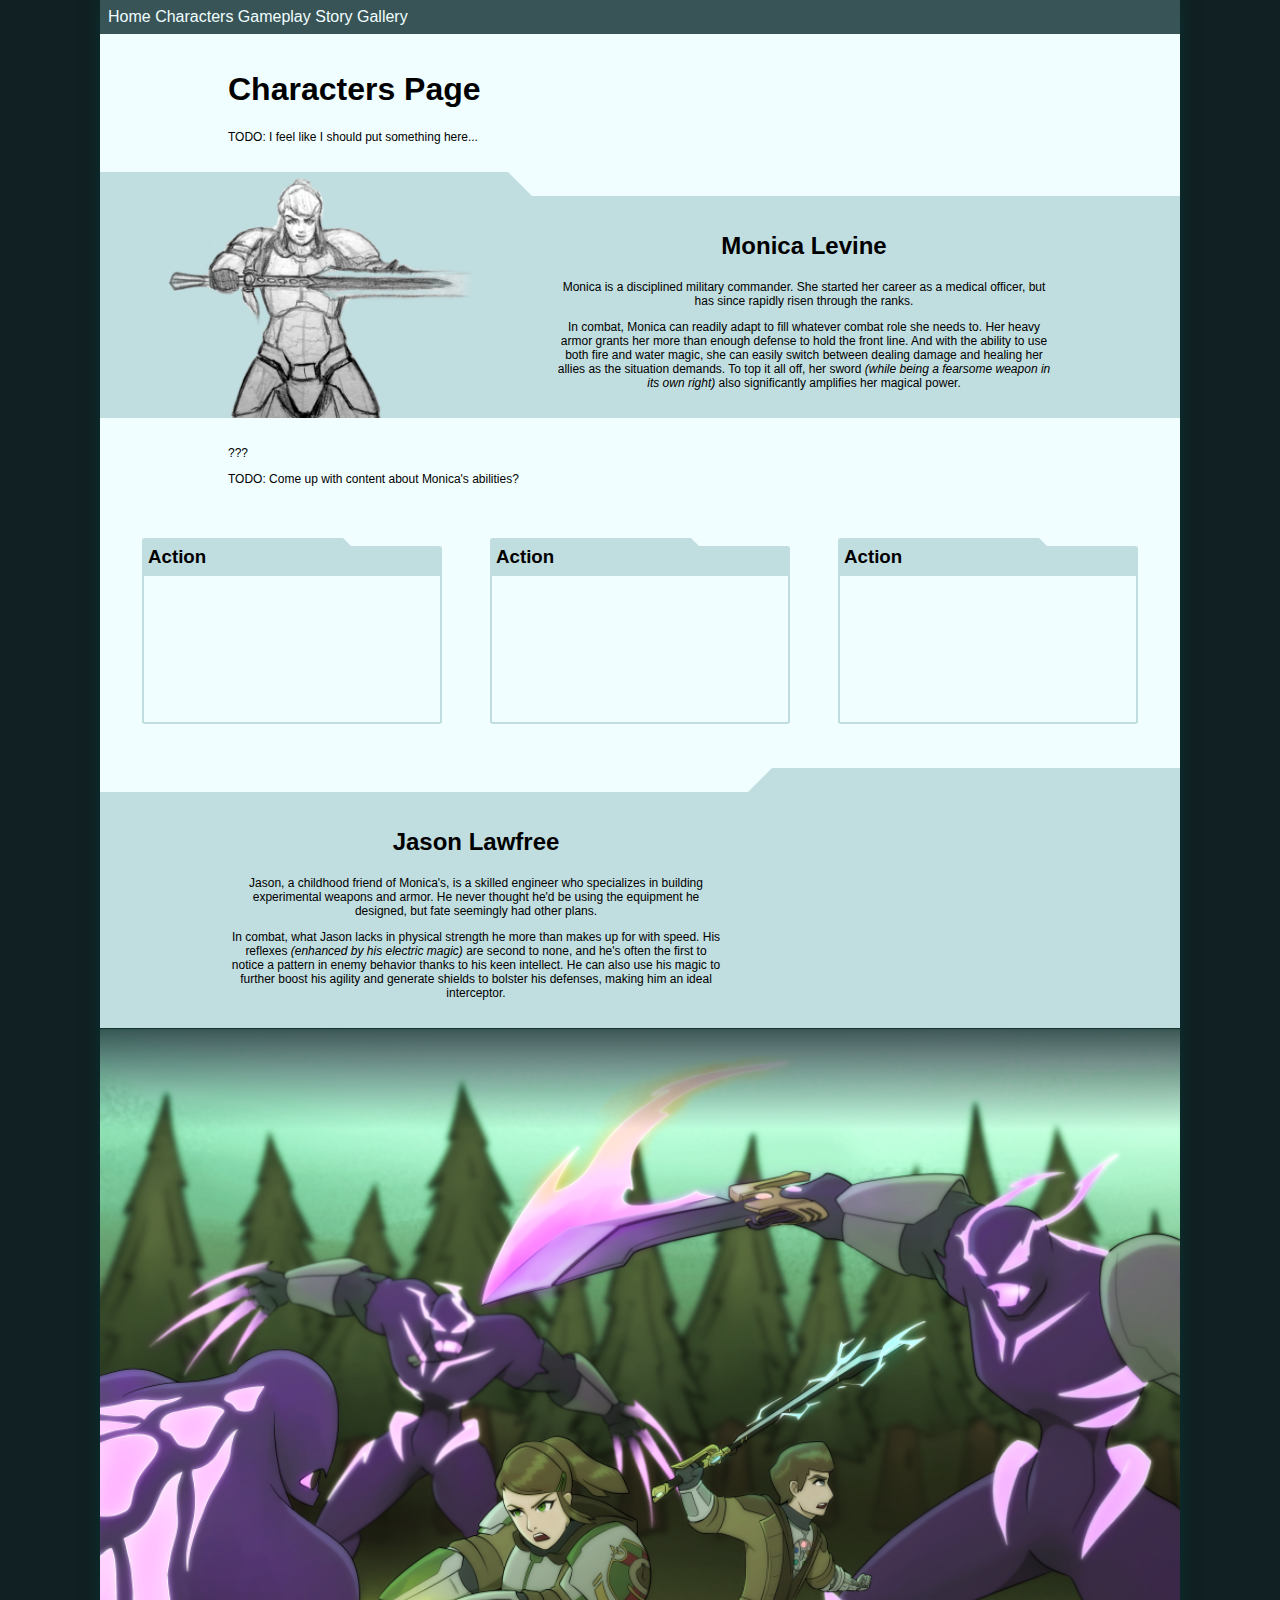
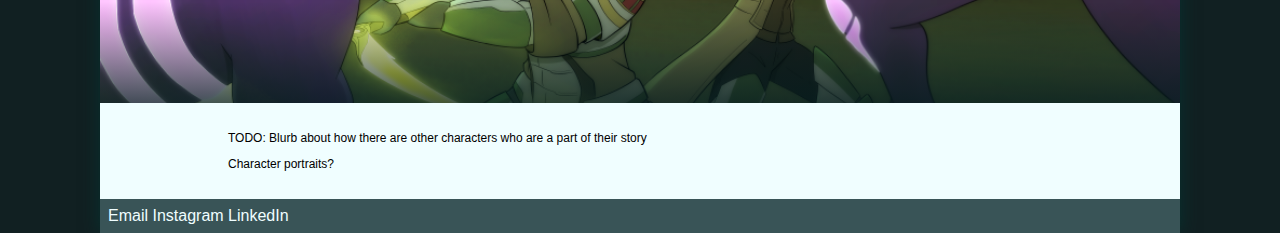
==== static/html/characters.html @ 8b737c59 "Initial Commit" ====
<!DOCTYPE html>
<html>
    <head>
        <title>Immortal Blade</title>

        <meta charset="UFT-8">
        <meta name="viewport" content="width=device-width, initial-scale=1.0">

        <link rel="stylesheet" href="../css/index.css">

        <script src="../js/parallax.js"></script>

    </head>
    <body>
        <header>
            <a href="landing.html">Home</a>
            <a href="characters.html">Characters</a>
            <a href="gameplay.html">Gameplay</a>
            <a href="story.html">Story</a>
            <a href="gallery.html">Gallery</a>
        </header>
        <main id="main-container">
            <div class = "paragraph">  
                <h1>Characters Page</h1>
                <p>TODO: I feel like I should put something here...</p>
            </div>
            <div class="character-bar-container">
                <div class = "tab left"></div>
                <div class = "character-bar">
                    <div class="character-portrait">
                        <img src="../media/images/Monica Sketch.png" />
                    </div>
                    <div class = "paragraph centered left-collapse">
                        <h2>Monica Levine</h2>
                        <p>
                            Monica is a disciplined military commander. She started her career as a medical officer, but has since rapidly risen through the ranks.
                        </p>
                        <p>
                            In combat, Monica can readily adapt to fill whatever combat role she needs to. Her heavy armor grants her more than enough defense to hold the front line. 
                            And with the ability to use both fire and water magic, she can easily switch between dealing damage and healing her allies as the situation demands. To 
                            top it all off, her sword <i>(while being a fearsome weapon in its own right)</i> also significantly amplifies her magical power.
                        </p>
                    </div>
                </div></div>
            <div class = "paragraph">  
                <p>???</p>
                <P>TODO: Come up with content about Monica's abilities?</P>
            </div>
            <div class="action-display-row">
                <div class="action-display">
                    <div class="tab action">
                    </div>
                    <div class="action-header">
                        <h3>Action</h3>
                    </div>
                    <div class="action-content"></div>
                </div>
                <div class="action-display">
                    <div class="tab action">
                    </div>
                    <div class="action-header">
                        <h3>Action</h3>
                    </div>
                    <div class="action-content"></div>
                </div>
                <div class="action-display">
                    <div class="tab action">
                    </div>
                    <div class="action-header">
                        <h3>Action</h3>
                    </div>
                    <div class="action-content"></div>
                </div>
            </div>

            <div class="character-bar-container">
                <div class = "tab right"></div>
                <div class = "character-bar">  
                    <div class = "paragraph centered right-collapse">
                        <h2>Jason Lawfree</h2>
                        <p>
                            Jason, a childhood friend of Monica's, is a skilled engineer who specializes in building experimental weapons and armor. 
                            He never thought he'd be using the equipment he designed, but fate seemingly had other plans.
                        </p>
                        <p>
                            In combat, what Jason lacks in physical strength he more than makes up for with speed. His reflexes <i>(enhanced by his electric magic)</i> 
                            are second to none, and he's often the first to notice a pattern in enemy behavior thanks to his keen intellect. He can also use his magic 
                            to further boost his agility and generate shields to bolster his defenses, making him an ideal interceptor.
                        </p>
                    </div>
                    <div class="character-portrait">
    
                    </div>
                </div></div>
            <div id="parallax-container">
                <div class="inset-gradient">
                    <!--<img id="character-pic" src="../media/images/Jason-Monica-Fades-Adjusted.png" /> -->
                </div>

            </div>
            <div class = "paragraph">  
                <p>TODO: Blurb about how there are other characters who are a part of their story</p>
                <p>Character portraits?</p>
            </div>
        </main>
        <footer>
            <a>Email</a>
            <a>Instagram</a>
            <a>LinkedIn</a>
        </footer>
    </body>
</html>
---- static/css/index.css ----
* {
    font-family: Verdana, Helvetica, Arial, sans-serif;
    box-sizing: border-box;
}
p {
    font-size: 12px;
}
header a, header a:visited, footer a, footer a:visited {
    color: inherit;
    text-decoration: none;
}
header a:hover, footer a:hover {
    text-shadow: 0 0 4px white;
}
html {
    display: flex;
    flex-direction: column;
    align-items: center;
    background-color: rgb(17, 32, 34);
}
body {
    display: flex;
    flex-direction: column;

    margin: 0;
    min-height: 100vh;
    background-color: rgb(240, 254, 255);

    box-shadow: 0 0 16px rgb(7, 49, 47);
}
header {
    margin: 0;
    padding: 8px;
    background-color: rgb(57, 84, 87);
    color: rgb(240, 254, 255);
}
main {
    display: flex;
    flex-direction: column;

    min-height: 100vh;
    width: 100%;

    background-color: inherit;
}
footer {
    margin: 0;
    padding: 8px;

    background-color: rgb(57, 84, 87);
    color: rgb(240, 254, 255);
}
img {
    display: block;
    width: 100%;
    height: auto;
    z-index: 100;
}

.character-bar-container {
    display: flex;
    flex-direction: column;
    overflow: hidden;
}
.character-bar {
    display: flex;
    flex-direction: row;
    align-items: center;

    width: 100%;
    
    background-color: rgb(192, 221, 223);
}
.character-portrait {
    display: flex;
    align-items: center;
    justify-content: center;
    width: 40%;
    height: 0px;

    flex-shrink: 0;
}
.character-bar.paragraph {
    width: 60%;
}

.tab {
    position: relative;
    overflow: hidden;

    width: 40%;
    height: 24px;

    background-color: rgb(192, 221, 223);
}
.tab:after {
    content: "";
    position: absolute;
    right: 0%;
    margin: -17px;
    width: 34px;
    height: 34px;
    transform: rotate(45deg);
    background-color: rgb(240, 254, 255);
}
.tab.left {
    align-self: flex-start;
}
.tab.left:after {
    right: 0%;
}
.tab.right {
    align-self: flex-end;
}
.tab.right:after {
    right: 100%;
}

.inset-gradient {
    position: relative;
    background-image: linear-gradient(rgba(4, 28, 31, 0.75), rgba(0, 0, 0, 0) 15%, rgba(0, 0, 0, 0) 85%, rgba(4, 28, 31, 0.75));
    z-index: 200;
    height: 100%;
}
#parallax-container {
    position: relative;
    height: 75vh;
    background-image: url("../media/images/Jason-Monica-Fades-Adjusted.png");
    z-index: 100;
}

.paragraph {
    z-index: 200;
    background-color: inherit;
}
.paragraph.centered {
    text-align: center;
}

.right-collapse {
    padding-right: 16px !important;
}
.left-collapse {
    padding-left: 16px !important;
}

.action-display-row {
    display: flex;
    flex-direction: row;
    justify-content: center;
    align-items: center;
    flex-wrap: wrap;

    width: 100%;
    margin-bottom: 20px;
}
.action-display {
    width: 300px;
    min-height: 100px;
    margin: 24px;
}
.action-content {
    border: 2px solid rgb(192, 221, 223);
    min-height: 150px;
    border-bottom-left-radius: 3px;
    border-bottom-right-radius: 3px;
}
.action-header {
    width: 100%;
    background-color: rgb(192, 221, 223);
    border-top-right-radius: 3px;
}
.action-header h3 {
    margin: 0;
    padding: 6px;
    padding-top: 0px;
}
.tab.action {
    height: 8px;
    width: 75%;
    border-top-left-radius: 3px;
}

@media only screen and (min-width: 1201px){
    body {
        width: 1080px;
    } 
    .paragraph {
        padding: 16px 128px;
    }
    .character-portrait {
        padding: 16px 128px;
    }
    .image-reel-content {
        height: 500px;
    }
    #parallax-container {   
        background-size: cover;
    }
    .right-collapse {
        padding-right: 24px !important;
    }
    .left-collapse {
        padding-left: 24px !important;
    }
    .character-portrait {
        padding: 60px !important;
        position: relative;
        top: 36px;
    }
}
@media only screen and (min-width: 1025px) and (max-width: 1200px){
    body {
        width: 900px;
    } 
    .paragraph {
        padding: 16px 64px;
    }
    .character-portrait {
        padding: 16px 64px;
    }
    .image-reel-content {
        height: 500px;
    }
    .right-collapse {
        padding-right: 24px !important;
    }
    .left-collapse {
        padding-left: 24px !important;
    }
    .character-portrait {
        padding: 36px !important;
        position: relative;
        top: 24px;
    }
}
@media only screen and (min-width: 769px) and (max-width: 1024px){
    body {
        width: 700px;
    } 
    .paragraph {
        padding: 16px 64px;
    }
    .character-portrait {
        padding: 16px 64px;
    }
    .image-reel-content {
        height: 400px;
    }
    .character-portrait {
        padding: 12px !important;
    }
}
@media only screen and (min-width: 481px) and (max-width: 768px){
    body {
        width: 481px;
    } 
    .paragraph {
        padding: 16px 16px;
    }
    .character-portrait {
        padding: 16px 16px;
    }
    .image-reel-content {
        height: 300px;
    }
    #parallax-container {   
        height: 60vh;
        background-size: 120vh;
    }
    .character-portrait {
        padding: 0px !important;
    }
}
@media only screen and (max-width: 480px){
    body {
        width: 100%;
    } 
    .paragraph {
        padding: 16px 16px;
    }
    .character-portrait {
        padding: 16px 16px;
    }
    .image-reel-content {
        height: 250px;
    }
    #parallax-container {   
        height: 60vh;
        background-size: 120vh;
    }
    .character-portrait {
        padding: 0px !important;
    }
}
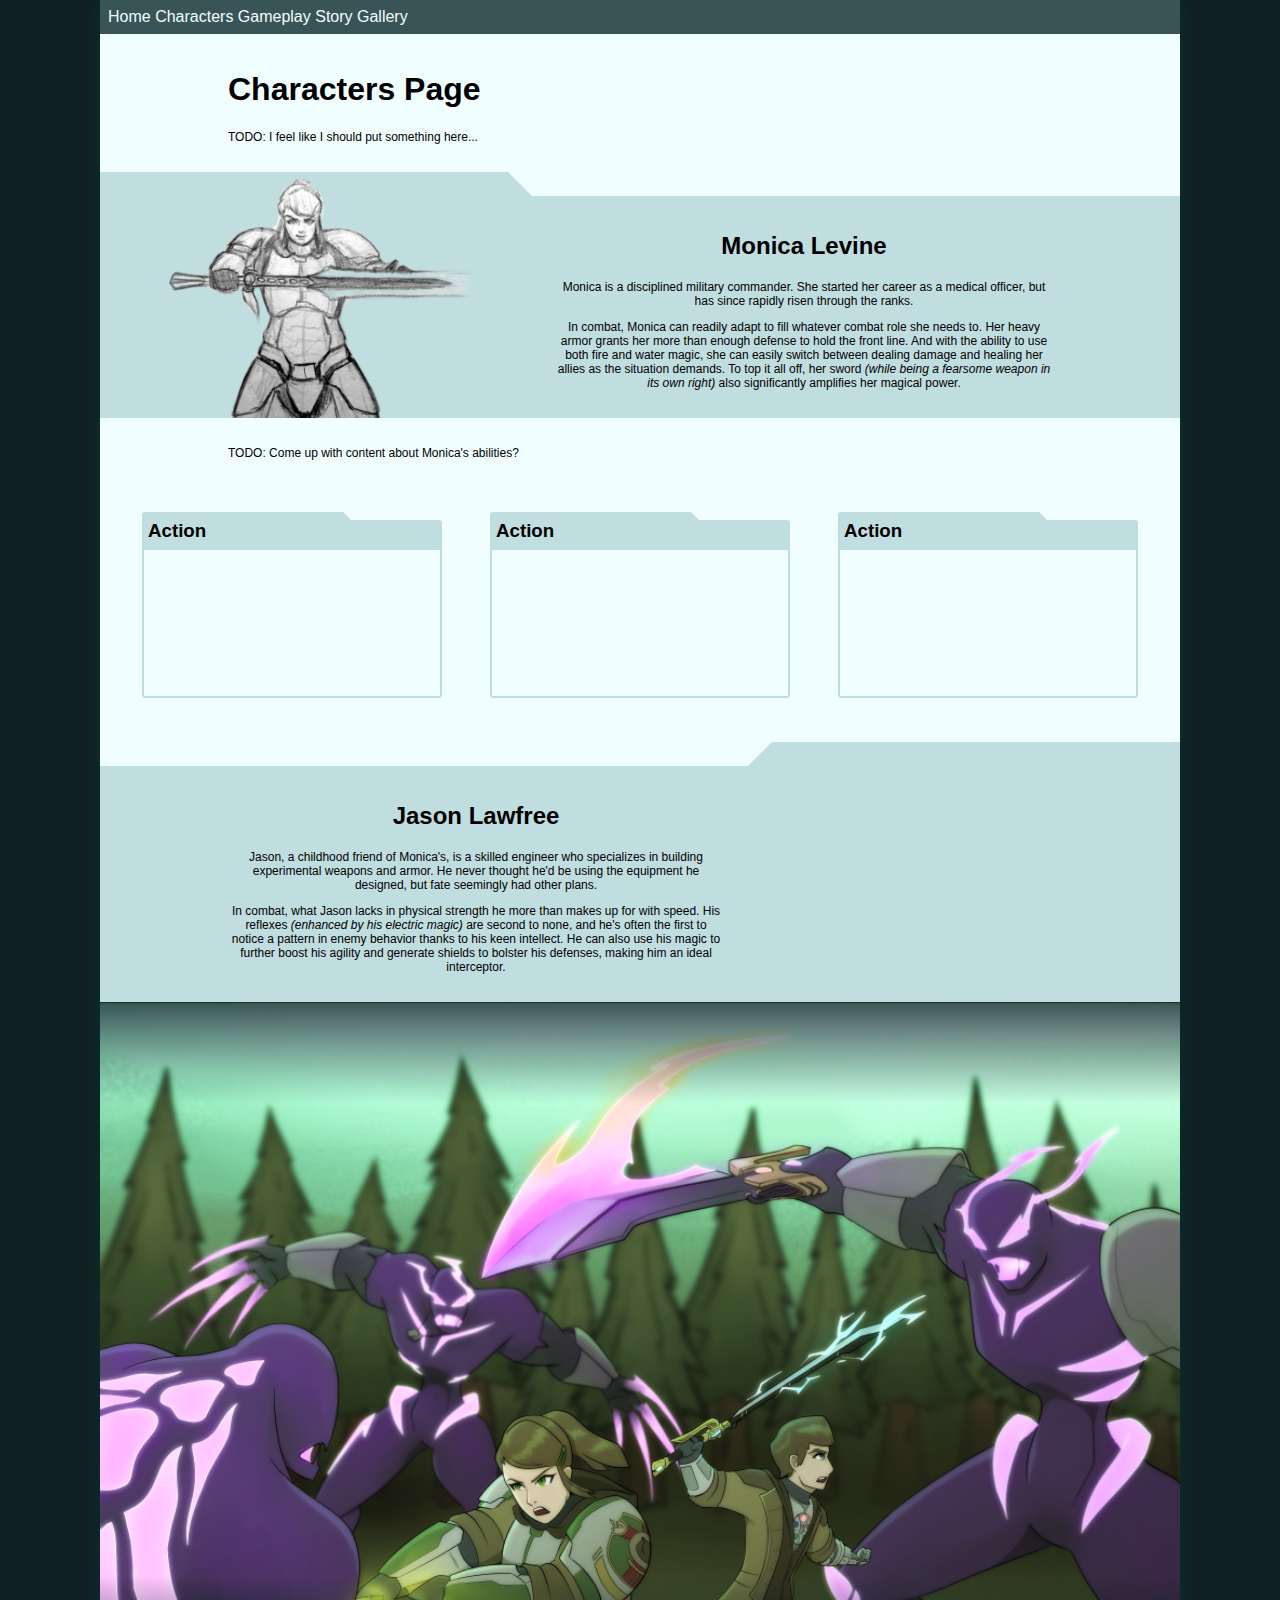
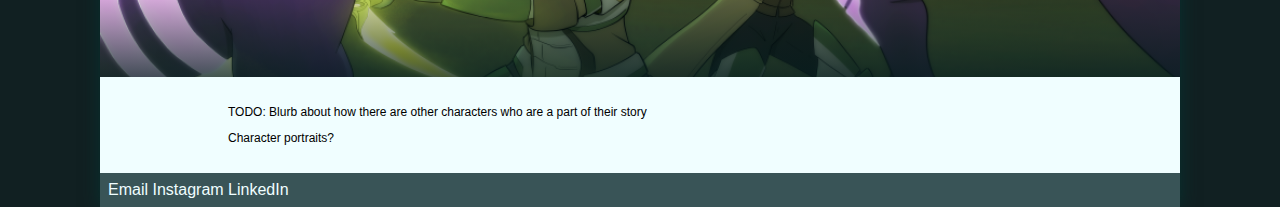
==== commit cfb13fc7: "Action Pannel Scaffolding" ====
--- a/static/html/characters.html
+++ b/static/html/characters.html
@@ -43,7 +43,6 @@
                     </div>
                 </div></div>
             <div class = "paragraph">  
-                <p>???</p>
                 <P>TODO: Come up with content about Monica's abilities?</P>
             </div>
             <div class="action-display-row">
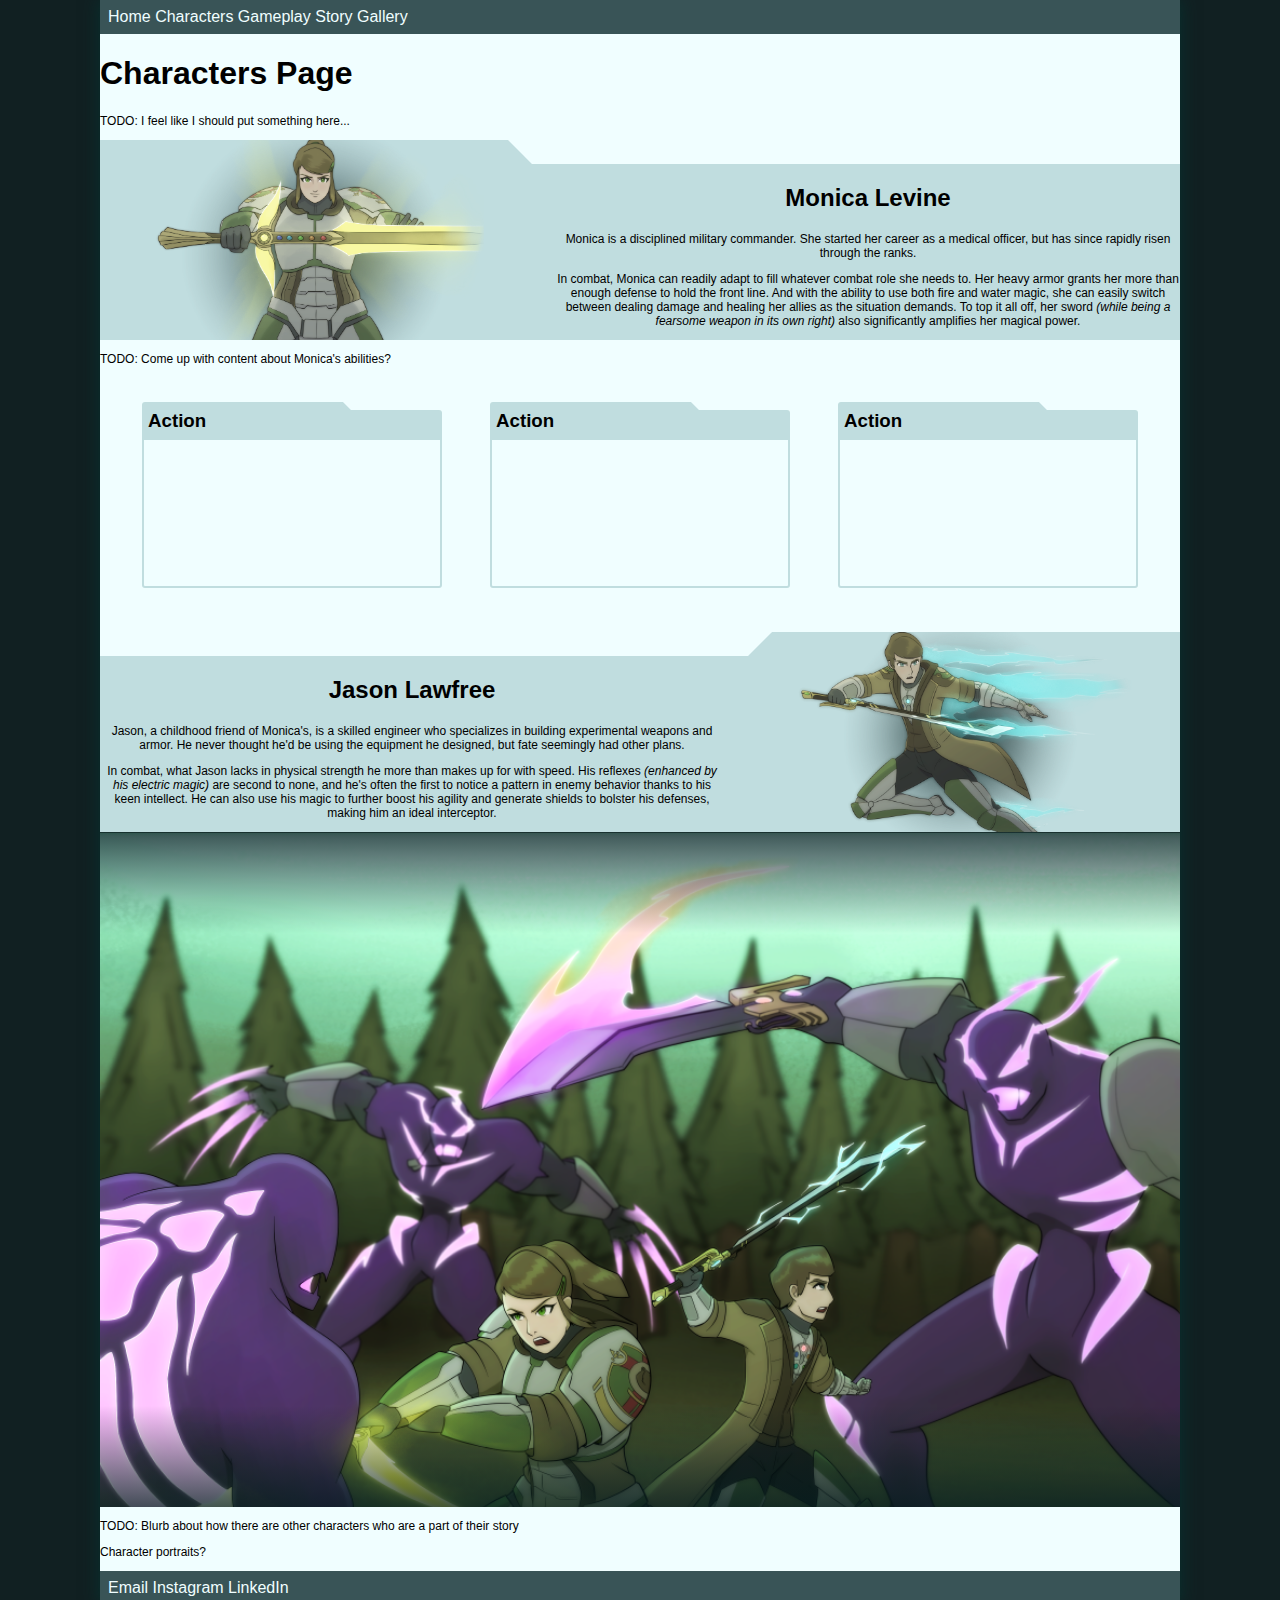
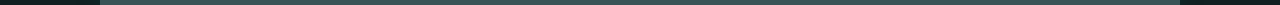
==== commit 48e8cc2f: "Finalized Character Images" ====
--- a/static/html/characters.html
+++ b/static/html/characters.html
@@ -28,7 +28,7 @@
                 <div class = "tab left"></div>
                 <div class = "character-bar">
                     <div class="character-portrait">
-                        <img src="../media/images/Monica Sketch.png" />
+                        <img src="../media/images/Monica Splash Art Adjusted 2.png" />
                     </div>
                     <div class = "paragraph centered left-collapse">
                         <h2>Monica Levine</h2>
@@ -87,7 +87,8 @@
                             to further boost his agility and generate shields to bolster his defenses, making him an ideal interceptor.
                         </p>
                     </div>
-                    <div class="character-portrait">
+                    <div class="character-portrait" id="jason-splash">
+                        <img src="../media/images/Jason Spash Art.png" />
     
                     </div>
                 </div></div>
--- a/static/css/index.css
+++ b/static/css/index.css
@@ -185,9 +185,6 @@
     body {
         width: 1080px;
     } 
-    .paragraph {
-        padding: 16px 128px;
-    }
     .character-portrait {
         padding: 16px 128px;
     }
@@ -204,9 +201,12 @@
         padding-left: 24px !important;
     }
     .character-portrait {
-        padding: 60px !important;
+        padding: 48px !important;
         position: relative;
-        top: 36px;
+        top: 32px;
+    }
+    #jason-splash {
+        top: 0px;
     }
 }
 @media only screen and (min-width: 1025px) and (max-width: 1200px){
@@ -216,9 +216,6 @@
     .paragraph {
         padding: 16px 64px;
     }
-    .character-portrait {
-        padding: 16px 64px;
-    }
     .image-reel-content {
         height: 500px;
     }
@@ -229,36 +226,29 @@
         padding-left: 24px !important;
     }
     .character-portrait {
-        padding: 36px !important;
+        padding: 24px !important;
         position: relative;
-        top: 24px;
     }
 }
 @media only screen and (min-width: 769px) and (max-width: 1024px){
     body {
         width: 700px;
     } 
+    .character-portrait {
+        padding: 16px 64px;
+    }
+    .image-reel-content {
+        height: 400px;
+    }
+    .character-portrait {
+        padding: 12px !important;
+    }
+}
+@media only screen and (min-width: 481px) and (max-width: 768px){
+    body {
+        width: 481px;
+    } 
     .paragraph {
-        padding: 16px 64px;
-    }
-    .character-portrait {
-        padding: 16px 64px;
-    }
-    .image-reel-content {
-        height: 400px;
-    }
-    .character-portrait {
-        padding: 12px !important;
-    }
-}
-@media only screen and (min-width: 481px) and (max-width: 768px){
-    body {
-        width: 481px;
-    } 
-    .paragraph {
-        padding: 16px 16px;
-    }
-    .character-portrait {
         padding: 16px 16px;
     }
     .image-reel-content {
@@ -270,6 +260,19 @@
     }
     .character-portrait {
         padding: 0px !important;
+        width: 80%;
+        height: auto;
+        order: 1;
+    }
+    .character-bar .paragraph {
+        order: 2;
+        padding-top: 0;
+    }
+    .character-bar h2 {
+        margin-top: 0;
+    }
+    .character-bar {
+        flex-direction: column;
     }
 }
 @media only screen and (max-width: 480px){
@@ -279,17 +282,27 @@
     .paragraph {
         padding: 16px 16px;
     }
-    .character-portrait {
-        padding: 16px 16px;
-    }
     .image-reel-content {
         height: 250px;
     }
     #parallax-container {   
         height: 60vh;
-        background-size: 120vh;
+        background-size: 100vh;
     }
     .character-portrait {
         padding: 0px !important;
-    }
-}
+        width: 80%;
+        height: auto;
+        order: 1;
+    }
+    .character-bar .paragraph {
+        padding-top: 0;
+        order: 2;
+    }
+    .character-bar h2 {
+        margin-top: 0;
+    }
+    .character-bar {
+        flex-direction: column;
+    }
+}
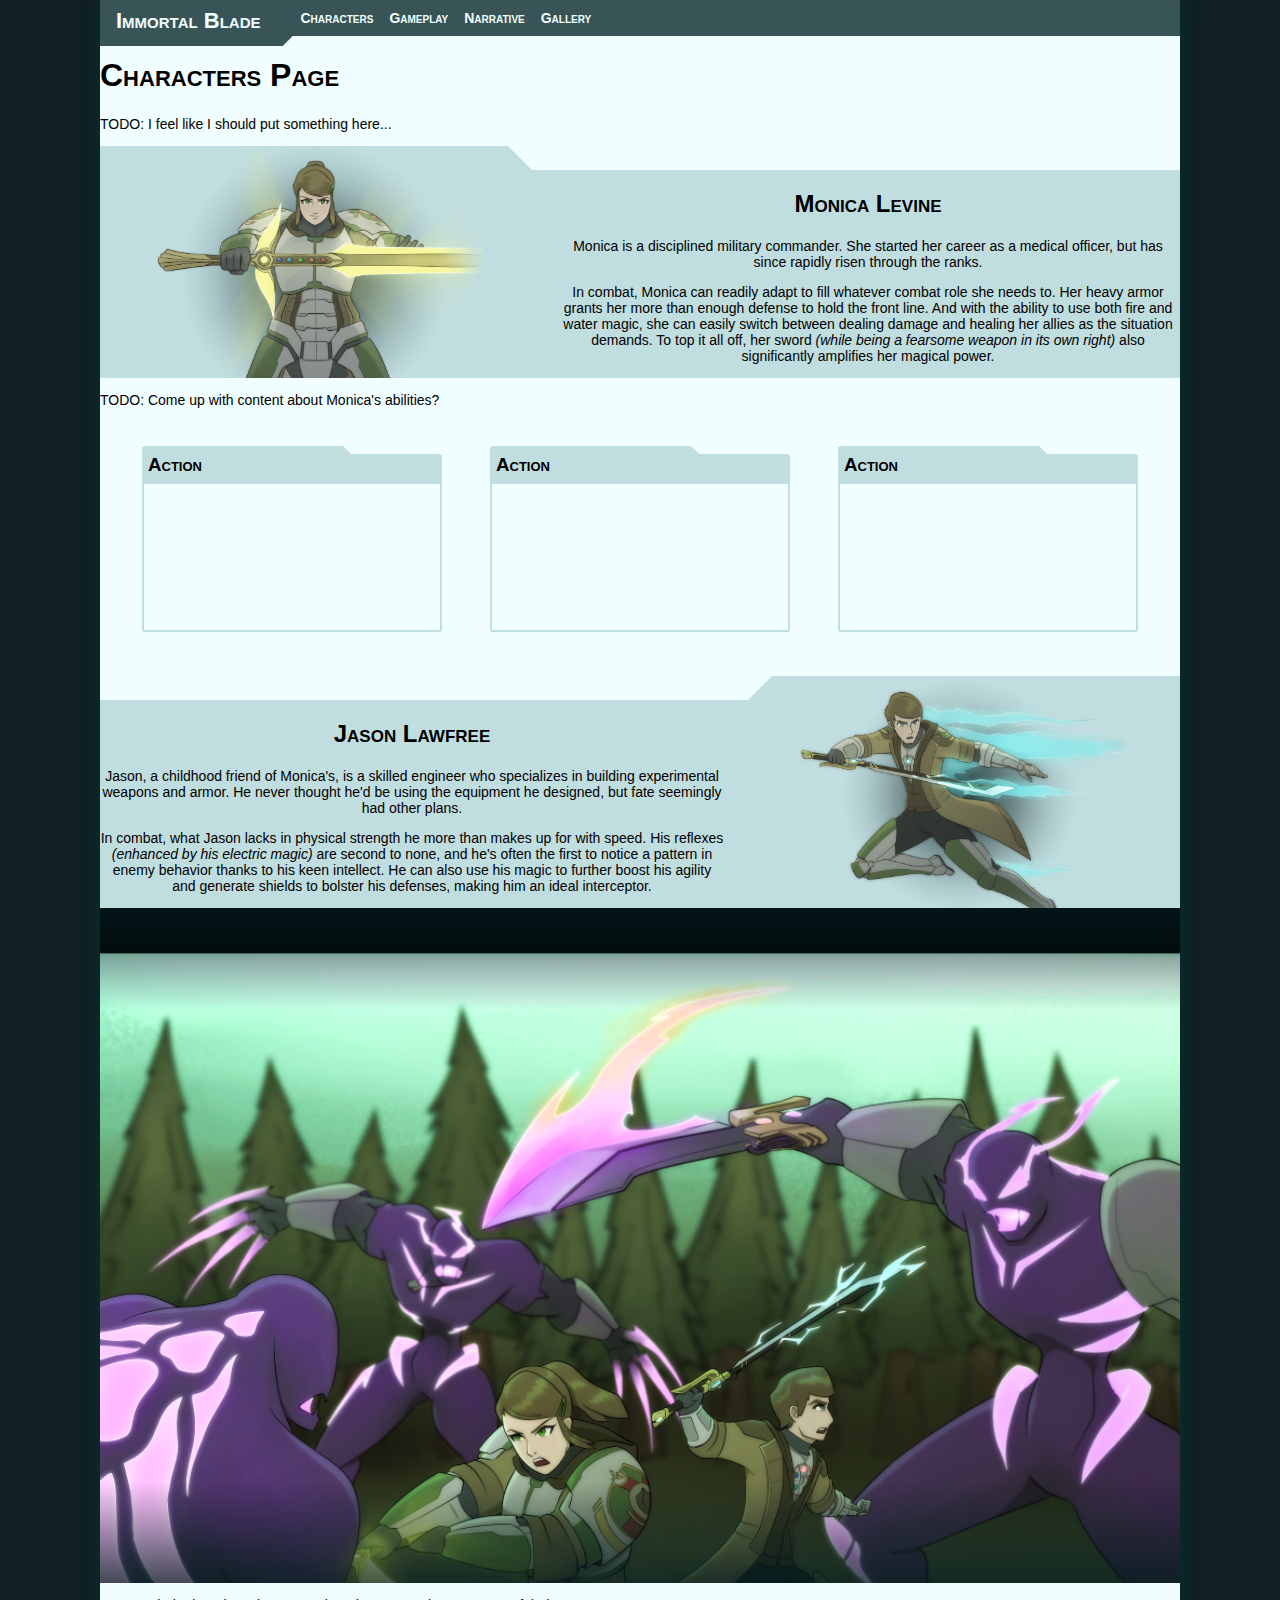
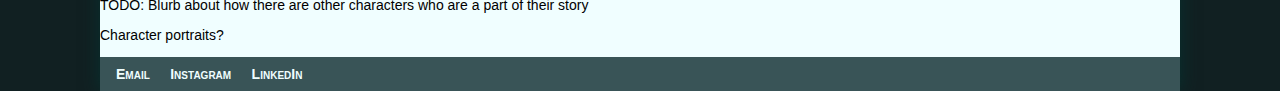
==== commit cdfd7347: "Fixed sizing issues" ====
--- a/static/html/characters.html
+++ b/static/html/characters.html
@@ -3,21 +3,22 @@
     <head>
         <title>Immortal Blade</title>
 
-        <meta charset="UFT-8">
+        <meta charset="UTF-8">
         <meta name="viewport" content="width=device-width, initial-scale=1.0">
 
         <link rel="stylesheet" href="../css/index.css">
 
-        <script src="../js/parallax.js"></script>
-
+        <script src="../js/image-reel.js"></script>
     </head>
     <body>
-        <header>
-            <a href="landing.html">Home</a>
-            <a href="characters.html">Characters</a>
-            <a href="gameplay.html">Gameplay</a>
-            <a href="story.html">Story</a>
-            <a href="gallery.html">Gallery</a>
+        <header id="page-header">
+            <div id="home-link">
+                <a href="landing.html">Immortal Blade</a>
+            </div>
+            <a class="header-link" href="characters.html">Characters</a>
+            <a class="header-link"  href="gameplay.html">Gameplay</a>
+            <a class="header-link"  href="story.html">Narrative</a>
+            <a class="header-link"  href="gallery.html">Gallery</a>
         </header>
         <main id="main-container">
             <div class = "paragraph">  
--- a/static/css/index.css
+++ b/static/css/index.css
@@ -1,45 +1,91 @@
+:root {
+    --background-dark: rgb(57, 84, 87);
+    --background-mid: rgb(192, 221, 223);
+    --background-light: rgb(240, 254, 255);
+}
 * {
-    font-family: Verdana, Helvetica, Arial, sans-serif;
+    font-family: Arial, sans-serif;
     box-sizing: border-box;
 }
 p {
-    font-size: 12px;
+    font-size: 14px;
+}
+h1, h2, h3 {
+    font-variant-caps: small-caps;
+}
+html {
+    display: flex;
+    flex-direction: column;
+    align-items: center;
+    background-color: rgb(17, 32, 34);
+}
+body {
+    display: flex;
+    flex-direction: column;
+
+    margin: 0;
+    min-height: 100vh;
+    background-color: var(--background-light);
+
+    box-shadow: 0 0 16px rgb(7, 49, 47);
+}
+header {
+    display: flex;
+    align-items: center;
+
+    margin: 0;
+    padding-left: 0;
+    background-color: var(--background-dark);
+    color: var(--background-light);
+    height: 36px;
+    z-index: 300;
+    overflow-y: visible;
 }
 header a, header a:visited, footer a, footer a:visited {
     color: inherit;
     text-decoration: none;
+    padding: 8px;
+    font-size: 14px;
+    font-weight: bold;
+    font-variant-caps: small-caps;
 }
 header a:hover, footer a:hover {
     text-shadow: 0 0 4px white;
 }
-html {
+
+#home-link {
+    align-self: baseline;
+    height: fit-content;
+    padding: 8px;
+    padding-right: 24px;
+    padding-bottom: 12px;
+    background-color: var(--background-dark);
+    position: relative;
+    overflow: hidden;
+    flex-shrink: 0;
+}
+#home-link a {
+    font-size: 22px;
+}
+#home-link:after {
+    content: "";
+    position: absolute;
+    right: 0%;
+    bottom: 0;
+    margin: -8.5px;
+    width: 16px;
+    height: 16px;
+    transform: rotate(45deg);
+    background-color: var(--background-light);
+}
+
+main {
     display: flex;
     flex-direction: column;
-    align-items: center;
-    background-color: rgb(17, 32, 34);
-}
-body {
-    display: flex;
-    flex-direction: column;
-
-    margin: 0;
+
     min-height: 100vh;
-    background-color: rgb(240, 254, 255);
-
-    box-shadow: 0 0 16px rgb(7, 49, 47);
-}
-header {
-    margin: 0;
-    padding: 8px;
-    background-color: rgb(57, 84, 87);
-    color: rgb(240, 254, 255);
-}
-main {
-    display: flex;
-    flex-direction: column;
-
-    min-height: 100vh;
-    width: 100%;
+    width: 100%;
+    overflow-x: hidden;
 
     background-color: inherit;
 }
@@ -47,7 +93,7 @@
     margin: 0;
     padding: 8px;
 
-    background-color: rgb(57, 84, 87);
+    background-color: var(--background-dark);
     color: rgb(240, 254, 255);
 }
 img {
@@ -69,7 +115,7 @@
 
     width: 100%;
     
-    background-color: rgb(192, 221, 223);
+    background-color: var(--background-mid);
 }
 .character-portrait {
     display: flex;
@@ -91,7 +137,7 @@
     width: 40%;
     height: 24px;
 
-    background-color: rgb(192, 221, 223);
+    background-color: var(--background-mid);
 }
 .tab:after {
     content: "";
@@ -101,7 +147,7 @@
     width: 34px;
     height: 34px;
     transform: rotate(45deg);
-    background-color: rgb(240, 254, 255);
+    background-color: var(--background-light);
 }
 .tab.left {
     align-self: flex-start;
@@ -143,6 +189,12 @@
 .left-collapse {
     padding-left: 16px !important;
 }
+
+/* 
+
+--=|| Action Displays ||=--
+
+*/
 
 .action-display-row {
     display: flex;
@@ -160,14 +212,14 @@
     margin: 24px;
 }
 .action-content {
-    border: 2px solid rgb(192, 221, 223);
+    border: 2px solid var(--background-mid);
     min-height: 150px;
     border-bottom-left-radius: 3px;
     border-bottom-right-radius: 3px;
 }
 .action-header {
     width: 100%;
-    background-color: rgb(192, 221, 223);
+    background-color: var(--background-mid);
     border-top-right-radius: 3px;
 }
 .action-header h3 {
@@ -179,6 +231,115 @@
     height: 8px;
     width: 75%;
     border-top-left-radius: 3px;
+}
+
+/* 
+
+--=|| Image Reel ||=--
+
+*/
+
+.image-reel {
+    display: flex;
+    flex-direction: column;
+    align-items: center;
+    width: 100%;
+    height: fit-content;
+    position: relative;
+
+    color: var(--background-light);
+    background-color: black;
+    z-index: 0;
+}
+.image-reel-content {
+    position: relative;
+    z-index: 0;
+    width: 100%;
+    height: 100%;
+
+}
+#image-reel-counter {
+    position: absolute;
+    display: flex;
+    align-items: end;
+    justify-content: center;
+
+    height: 100%;
+    width: 100%;
+    padding: 8px;
+    z-index: 300;
+}
+.image-reel-cover {
+    position: absolute;
+    height: 100%;
+    width: 100%;
+
+    background-image: linear-gradient(90deg, rgb(0, 0, 0) 2%, rgba(0, 0, 0, 0.30) 20%, rgba(0, 0, 0, 0.30) 80%, rgb(0, 0, 0) 98%);
+    z-index: 200;
+}
+.image-reel-item{
+    display: flex;
+    align-items: center;
+
+    position: absolute;
+    height: 100%;
+    width: 100%;
+    overflow-y: hidden;
+    
+    -webkit-transition: opacity 1s ease-in-out;
+    -moz-transition: opacity 1s ease-in-out;
+    -o-transition: opacity 1s ease-in-out;
+    transition: opacity 1s ease-in-out;
+}
+.image-reel .arrow {
+    position: absolute;
+    display: flex;
+    align-items: center;
+    justify-content: center;
+    width: 20%;
+    height: 100%;
+    z-index: 300;
+}
+.image-reel .arrow.left {
+    left: 0px;
+}
+.image-reel .arrow.right {
+    right: 0px;
+}
+.image-reel .arrow:hover {
+    text-shadow: 0 0 4px rgb(255, 255, 255);
+    cursor: pointer;
+}
+.image-reel-item img {
+    position: absolute;
+    display: inline-block;
+    width: 100%;
+    
+    z-index: 100;
+}
+.transparent {
+    opacity: 0;
+}
+.image-text {
+    position: relative;
+
+    width: 60%;
+    margin: auto;
+    
+    z-index: 400;
+}
+.image-text a{
+    height: 100%;
+    width: 100%;
+    padding: 100%;
+    color: var(--background-light);
+
+    text-decoration: none;
+    text-shadow: 0 0 12px rgb(0, 0, 0);
+}
+.image-text a:hover {
+    text-shadow: 0 0 4px rgba(255, 255, 255, 0.5);
+    cursor: pointer;
 }
 
 @media only screen and (min-width: 1201px){
@@ -251,12 +412,12 @@
     .paragraph {
         padding: 16px 16px;
     }
-    .image-reel-content {
-        height: 300px;
-    }
     #parallax-container {   
-        height: 60vh;
-        background-size: 120vh;
+        height: 100vh;
+        max-height: 500px;
+        width: max(130vh, 130vw);
+        align-self: center;
+        background-size: cover;
     }
     .character-portrait {
         padding: 0px !important;
@@ -273,6 +434,26 @@
     }
     .character-bar {
         flex-direction: column;
+    }
+    .image-reel-content {
+        height: 300px;
+    }
+    .image-reel .arrow {
+        display: none;
+    }
+    .image-reel-item {
+        overflow-x: hidden;
+        justify-content: center;
+    }
+    .image-reel-item img {
+        height: 140%;
+        width: auto;
+    }
+    .image-text {
+        width: 80%;
+    }
+    .header-link {
+        display: none;
     }
 }
 @media only screen and (max-width: 480px){
@@ -282,12 +463,12 @@
     .paragraph {
         padding: 16px 16px;
     }
-    .image-reel-content {
-        height: 250px;
-    }
     #parallax-container {   
-        height: 60vh;
-        background-size: 100vh;
+        height: 100vh;
+        max-height: 400px;
+        width: max(130vh, 130vw);
+        align-self: center;
+        background-size: cover;
     }
     .character-portrait {
         padding: 0px !important;
@@ -305,4 +486,24 @@
     .character-bar {
         flex-direction: column;
     }
-}
+    .image-reel-content {
+        height: 250px;
+    }
+    .image-reel .arrow {
+        display: none;
+    }
+    .image-reel-item {
+        overflow-x: hidden;
+        justify-content: center;
+    }
+    .image-reel-item img {
+        height: 150%;
+        width: auto;
+    }
+    .image-text {
+        width: 80%;
+    }
+    .header-link {
+        display: none;
+    }
+}
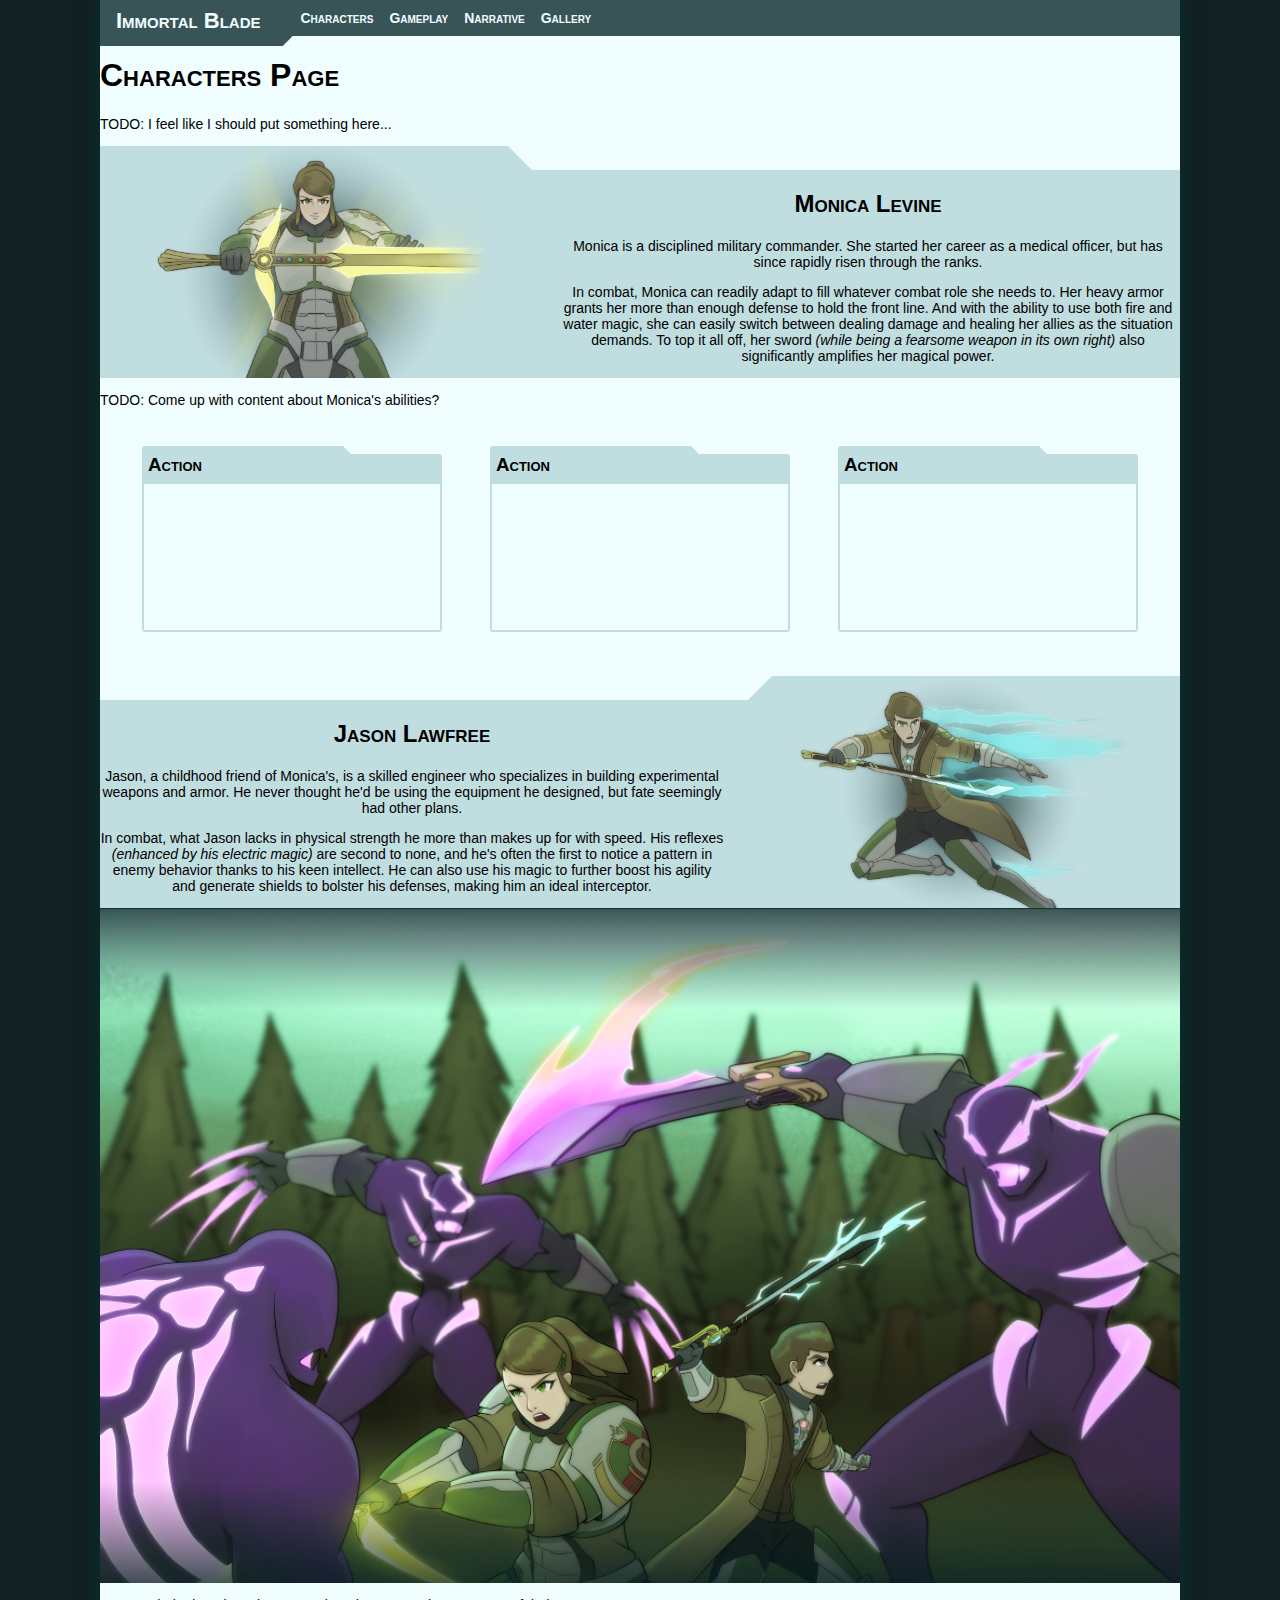
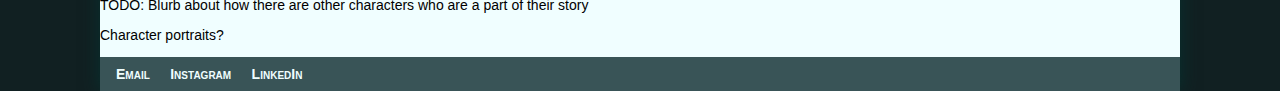
==== commit bdc70dee: "fixed script issue" ====
--- a/static/html/characters.html
+++ b/static/html/characters.html
@@ -8,7 +8,7 @@
 
         <link rel="stylesheet" href="../css/index.css">
 
-        <script src="../js/image-reel.js"></script>
+        <script src="../js/parallax.js"></script>
     </head>
     <body>
         <header id="page-header">
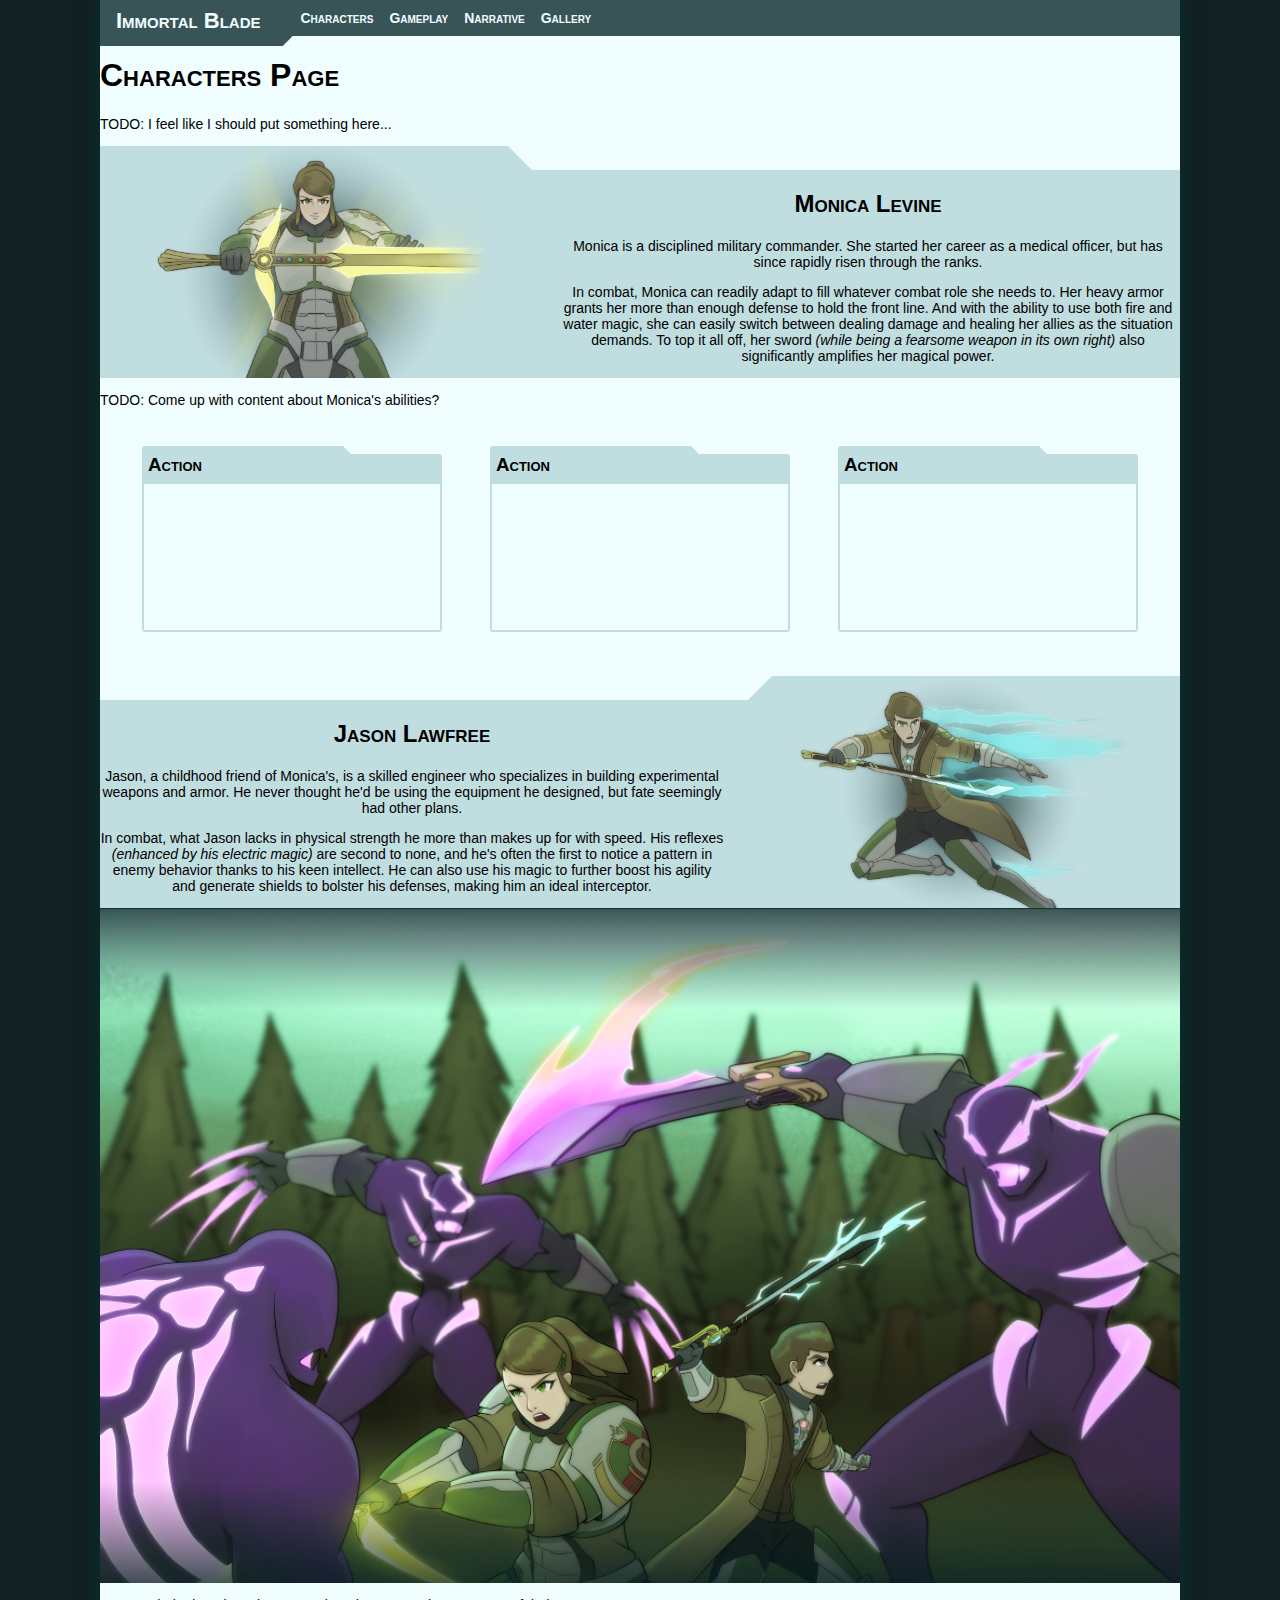
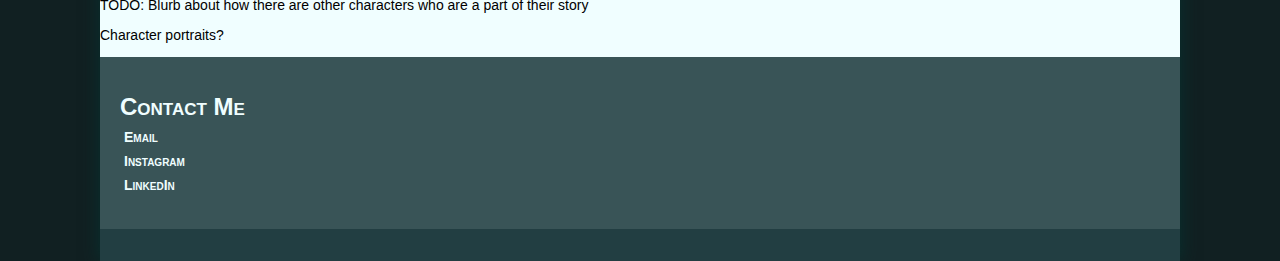
==== commit e9f02075: "Added header content" ====
--- a/static/html/characters.html
+++ b/static/html/characters.html
@@ -6,9 +6,11 @@
         <meta charset="UTF-8">
         <meta name="viewport" content="width=device-width, initial-scale=1.0">
 
+        <link rel="stylesheet" href="https://cdnjs.cloudflare.com/ajax/libs/font-awesome/4.7.0/css/font-awesome.min.css">
         <link rel="stylesheet" href="../css/index.css">
 
         <script src="../js/parallax.js"></script>
+        <script src="../js/nav-menu.js"></script>
     </head>
     <body>
         <header id="page-header">
@@ -19,6 +21,19 @@
             <a class="header-link"  href="gameplay.html">Gameplay</a>
             <a class="header-link"  href="story.html">Narrative</a>
             <a class="header-link"  href="gallery.html">Gallery</a>
+            <div class="nav-menu">
+                <div id="nav-menu-button">
+                    <a href="javascript:void(0);" class="icon" onclick="ToggleNav()">
+                        <i class="fa fa-bars"></i>
+                    </a>
+                </div>
+                <div id="menu-link-container" style="display: none">
+                    <a class="menu-link" href="characters.html">Characters</a>
+                    <a class="menu-link"  href="gameplay.html">Gameplay</a>
+                    <a class="menu-link"  href="story.html">Narrative</a>
+                    <a class="menu-link"  href="gallery.html">Gallery</a>
+                </div>
+            </div>
         </header>
         <main id="main-container">
             <div class = "paragraph">  
@@ -105,9 +120,14 @@
             </div>
         </main>
         <footer>
-            <a>Email</a>
-            <a>Instagram</a>
-            <a>LinkedIn</a>
+            <div id="contact-info">
+                <h2>Contact Me</h2>
+                <a href="mailto:ianbeard0159@gmail.com">Email</a>
+                <a href="https://www.instagram.com/ianbeard0159/">Instagram</a>
+                <a href="https://www.linkedin.com/in/ianbeard0159/">LinkedIn</a>
+
+            </div>
+            <div id="bottom-bar"></div>
         </footer>
     </body>
 </html>--- a/static/css/index.css
+++ b/static/css/index.css
@@ -2,6 +2,7 @@
     --background-dark: rgb(57, 84, 87);
     --background-mid: rgb(192, 221, 223);
     --background-light: rgb(240, 254, 255);
+    --background-darker: rgb(34, 62, 66);
 }
 * {
     font-family: Arial, sans-serif;
@@ -32,6 +33,7 @@
 header {
     display: flex;
     align-items: center;
+    position: relative;
 
     margin: 0;
     padding-left: 0;
@@ -61,8 +63,10 @@
     padding-bottom: 12px;
     background-color: var(--background-dark);
     position: relative;
+    z-index: 200;
     overflow: hidden;
     flex-shrink: 0;
+    --after-color: var(--background-light);
 }
 #home-link a {
     font-size: 22px;
@@ -76,7 +80,47 @@
     width: 16px;
     height: 16px;
     transform: rotate(45deg);
-    background-color: var(--background-light);
+    background-color: var(--after-color);
+}
+.nav-menu {
+    position: absolute;
+    top: 0px;
+    right: 0px;
+    z-index: 100;
+
+    display: flex;
+    flex-direction: column;
+    align-items: end;
+    justify-content: center;
+
+    width: 100%;
+
+    background-color: var(--background-dark);
+}
+#nav-menu-button {
+    display: flex;
+    align-items: center;
+    justify-content: center;
+    height: 36px;
+}
+#nav-menu-button i {
+    font-size: 20px;
+}
+#menu-link-container {
+    display: none;
+    flex-direction: column;
+    align-items: end;
+    justify-content: center;
+
+    width: 100%;
+    padding: 16px 0;
+
+    background-color: var(--background-darker);
+    
+}
+.menu-link {
+    width: 100%;
+    padding: 8px 24px;
 }
 
 main {
@@ -91,10 +135,26 @@
 }
 footer {
     margin: 0;
-    padding: 8px;
 
     background-color: var(--background-dark);
     color: rgb(240, 254, 255);
+}
+#contact-info {
+    display: flex;
+    flex-direction: column;
+    padding: 32px 16px;
+}
+#contact-info h2 {
+    margin: 0;
+    padding: 4px;
+}
+#contact-info a {
+    padding: 4px 8px;
+}
+#bottom-bar {
+    height: 32px;
+    width: 100%;
+    background-color: var(--background-darker);
 }
 img {
     display: block;
@@ -369,6 +429,9 @@
     #jason-splash {
         top: 0px;
     }
+    .nav-menu {
+        display: none;
+    }
 }
 @media only screen and (min-width: 1025px) and (max-width: 1200px){
     body {
@@ -390,6 +453,9 @@
         padding: 24px !important;
         position: relative;
     }
+    .nav-menu {
+        display: none;
+    }
 }
 @media only screen and (min-width: 769px) and (max-width: 1024px){
     body {
@@ -403,6 +469,9 @@
     }
     .character-portrait {
         padding: 12px !important;
+    }
+    .nav-menu {
+        display: none;
     }
 }
 @media only screen and (min-width: 481px) and (max-width: 768px){
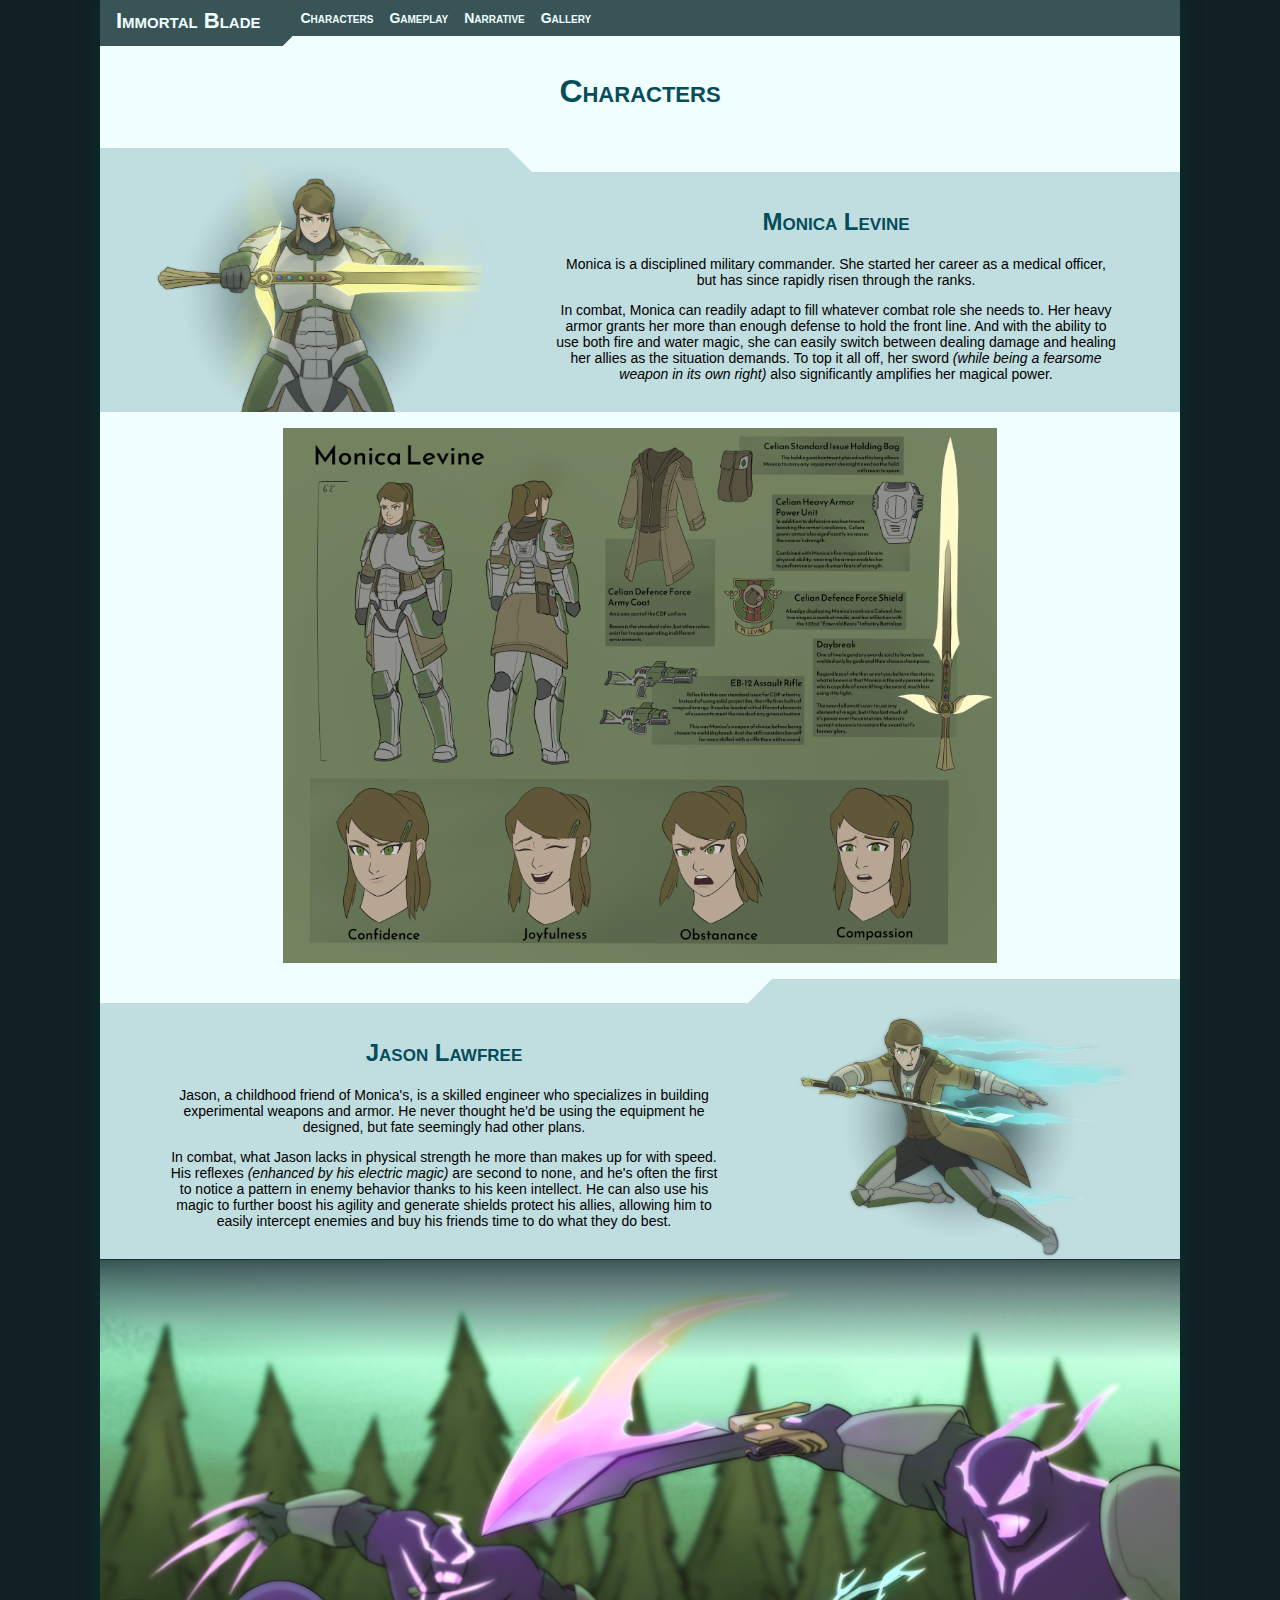
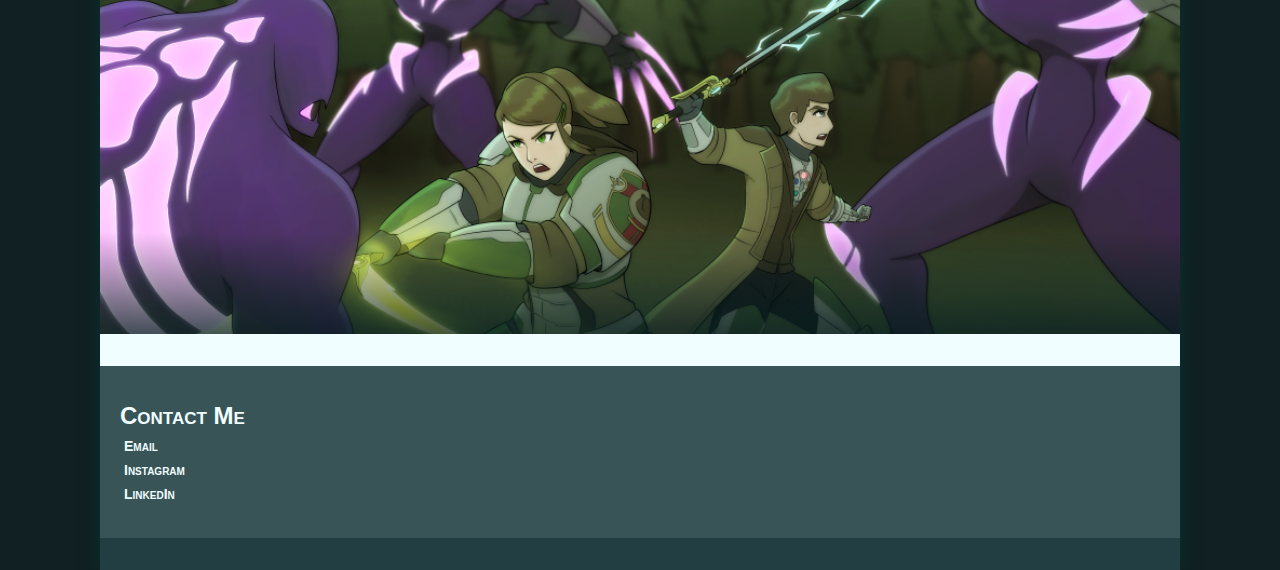
==== commit b840b5c5: "Finished characters page sort of" ====
--- a/static/html/characters.html
+++ b/static/html/characters.html
@@ -11,8 +11,10 @@
 
         <script src="../js/parallax.js"></script>
         <script src="../js/nav-menu.js"></script>
+        <script src="../js/modal.js"></script>
     </head>
     <body>
+        <div id="modal" onclick="onclick_modal()" style="display: none"></div>
         <header id="page-header">
             <div id="home-link">
                 <a href="landing.html">Immortal Blade</a>
@@ -37,8 +39,7 @@
         </header>
         <main id="main-container">
             <div class = "paragraph">  
-                <h1>Characters Page</h1>
-                <p>TODO: I feel like I should put something here...</p>
+                <h1 class="centered">Characters</h1>
             </div>
             <div class="character-bar-container">
                 <div class = "tab left"></div>
@@ -57,10 +58,12 @@
                             top it all off, her sword <i>(while being a fearsome weapon in its own right)</i> also significantly amplifies her magical power.
                         </p>
                     </div>
-                </div></div>
-            <div class = "paragraph">  
-                <P>TODO: Come up with content about Monica's abilities?</P>
+                </div>
             </div>
+            <div class="paragraph">
+                <img class="expandable" src="../media/images/Monica Ref Sheet.png" onclick="onclick_expandableImage(this)">
+            </div>
+            <!--
             <div class="action-display-row">
                 <div class="action-display">
                     <div class="tab action">
@@ -87,7 +90,7 @@
                     <div class="action-content"></div>
                 </div>
             </div>
-
+            -->
             <div class="character-bar-container">
                 <div class = "tab right"></div>
                 <div class = "character-bar">  
@@ -100,7 +103,8 @@
                         <p>
                             In combat, what Jason lacks in physical strength he more than makes up for with speed. His reflexes <i>(enhanced by his electric magic)</i> 
                             are second to none, and he's often the first to notice a pattern in enemy behavior thanks to his keen intellect. He can also use his magic 
-                            to further boost his agility and generate shields to bolster his defenses, making him an ideal interceptor.
+                            to further boost his agility and generate shields protect his allies, allowing him to easily intercept enemies and buy his friends time 
+                            to do what they do best.
                         </p>
                     </div>
                     <div class="character-portrait" id="jason-splash">
@@ -114,9 +118,11 @@
                 </div>
 
             </div>
-            <div class = "paragraph">  
+            <div class = "paragraph"> 
+                <!-- 
                 <p>TODO: Blurb about how there are other characters who are a part of their story</p>
                 <p>Character portraits?</p>
+            -->
             </div>
         </main>
         <footer>
--- a/static/css/index.css
+++ b/static/css/index.css
@@ -8,11 +8,17 @@
     font-family: Arial, sans-serif;
     box-sizing: border-box;
 }
-p {
+p, li {
     font-size: 14px;
+}
+h4, li {
+    margin: 4px;
 }
 h1, h2, h3 {
     font-variant-caps: small-caps;
+}
+.paragraph h1, .paragraph h2, .paragraph h3, .paragraph h4 {
+    color: rgb(5, 77, 90);
 }
 html {
     display: flex;
@@ -126,8 +132,8 @@
 main {
     display: flex;
     flex-direction: column;
-
-    min-height: 100vh;
+    flex-grow: 1;
+
     width: 100%;
     overflow-x: hidden;
 
@@ -135,6 +141,7 @@
 }
 footer {
     margin: 0;
+    width: 100%;
 
     background-color: var(--background-dark);
     color: rgb(240, 254, 255);
@@ -161,6 +168,18 @@
     width: 100%;
     height: auto;
     z-index: 100;
+}
+.expandable {
+    width: 75%;
+    height: auto;
+    margin: 0 auto;
+}
+.expandable:hover {
+    box-shadow: 0 0 4px black;
+}
+video {
+    width: 100%;
+    height: auto;
 }
 
 .character-bar-container {
@@ -239,7 +258,7 @@
     z-index: 200;
     background-color: inherit;
 }
-.paragraph.centered {
+.centered {
     text-align: center;
 }
 
@@ -402,10 +421,33 @@
     cursor: pointer;
 }
 
+#modal {
+    position: fixed;
+    top: 0;
+    left: 0;
+    display: flex;
+    align-items: center;
+    justify-content: center;
+    z-index: 1000;
+
+    height: 100vh;
+    width: 100%;
+
+    background-image: none;
+    background-size: contain;
+    background-repeat: no-repeat;
+    background-position: center;
+    background-color: rgba(0, 0, 0, 0.25);
+}
+
+
 @media only screen and (min-width: 1201px){
     body {
         width: 1080px;
     } 
+    .paragraph {
+        padding: 16px 64px;
+    }
     .character-portrait {
         padding: 16px 128px;
     }
@@ -461,6 +503,9 @@
     body {
         width: 700px;
     } 
+    .paragraph {
+        padding: 16px 64px;
+    }
     .character-portrait {
         padding: 16px 64px;
     }
